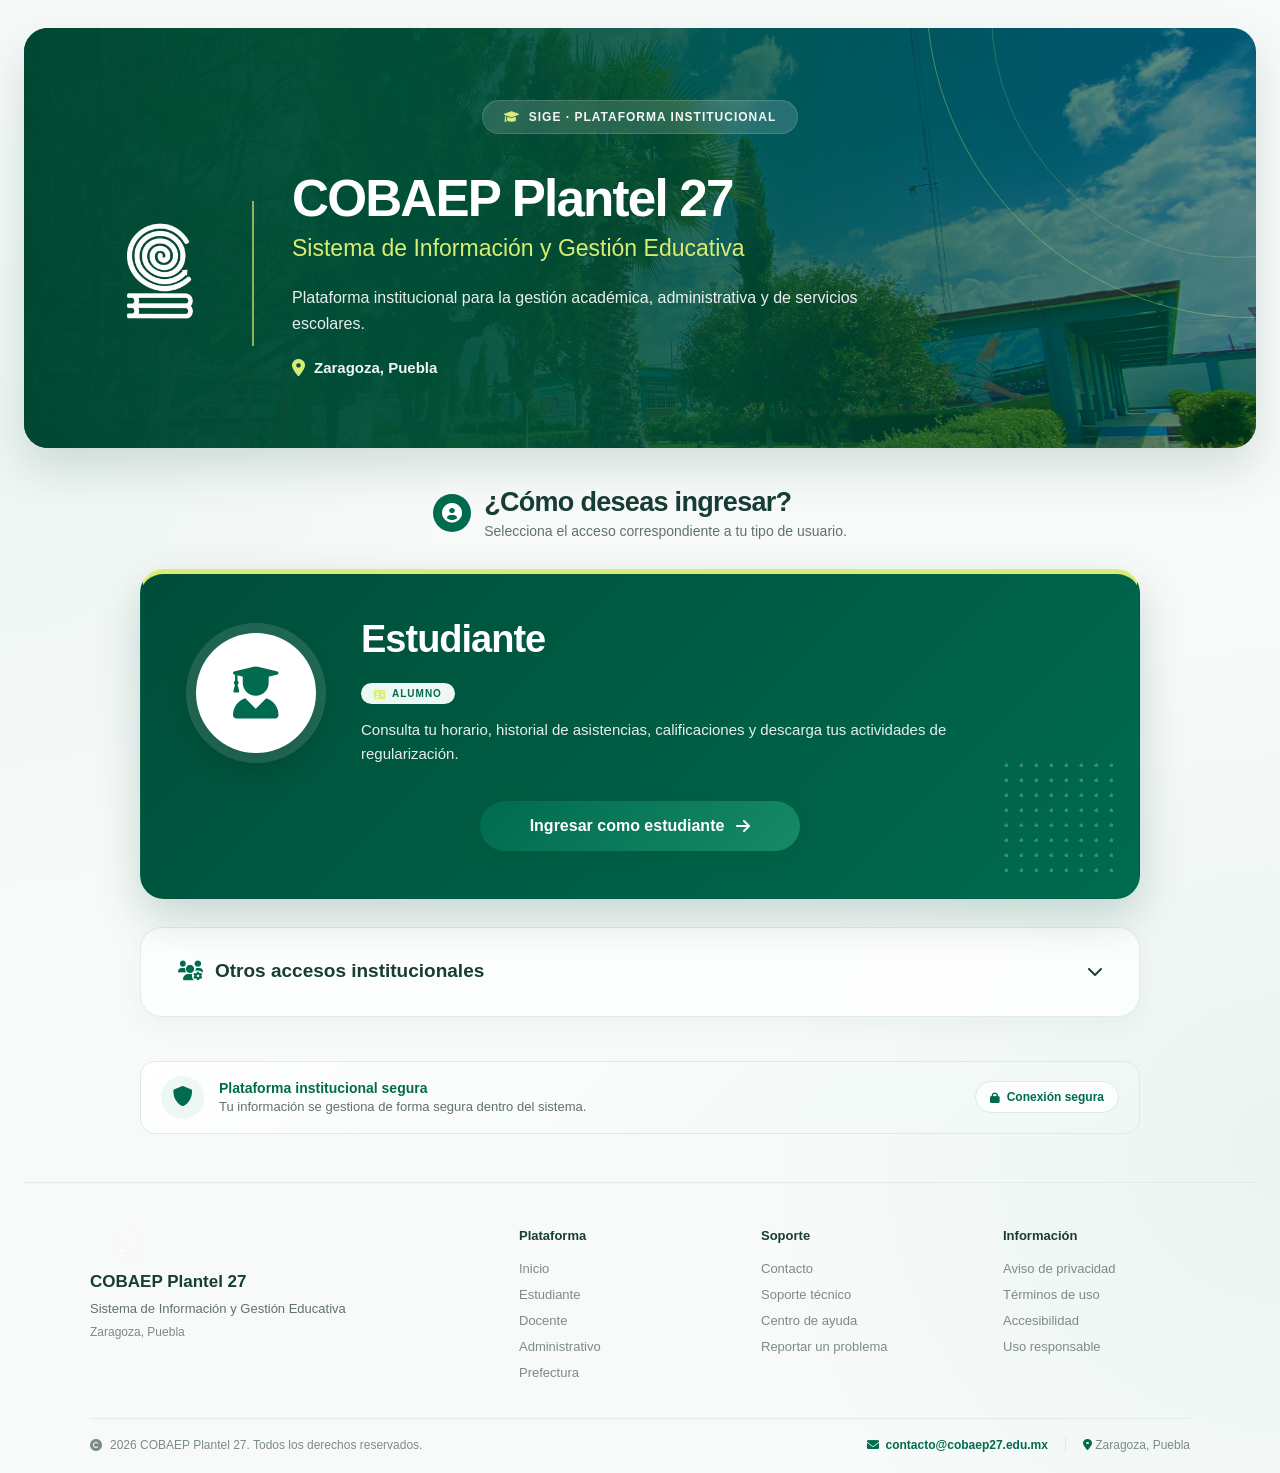
==== index.html @ db1691bf "Archivos actulizados" ====
<!DOCTYPE html>
<html lang="es">
<head>
    <meta charset="UTF-8">
    <meta name="viewport" content="width=device-width, initial-scale=1.0">
    <meta name="description" content="Sistema de Información y Gestión Educativa del COBAEP Plantel 27">
    <meta name="theme-color" content="#006b4f">
    <title>SIGE · COBAEP Plantel 27</title>
    <link rel="icon" type="image/x-icon" href="img/logo.png">
    <link rel="stylesheet" href="https://cdnjs.cloudflare.com/ajax/libs/font-awesome/6.0.0-beta3/css/all.min.css">
    <link rel="stylesheet" href="style_index.css">
    <link rel="stylesheet" href="css/responsive.css?v=3">
</head>
<body>
    <div class="site-wrapper">
        <header class="hero">
            <div class="hero-image"></div>
            <div class="hero-overlay"></div>
            <div class="hero-decoration hero-decoration-1"></div>
            <div class="hero-decoration hero-decoration-2"></div>
            <div class="hero-content">
                <div class="hero-badge">
                    <i class="fas fa-graduation-cap"></i>
                    <span>SIGE · Plataforma institucional</span>
                </div>
                <div class="hero-main">
                    <div class="hero-logo">
                        <img src="img/logo-blanco.png" alt="Logotipo COBAEP">
                    </div>
                    <div class="hero-divider"></div>
                    <div class="hero-info">
                        <h1>COBAEP Plantel 27</h1>
                        <h2>Sistema de Información y Gestión Educativa</h2>
                        <p>Plataforma institucional para la gestión académica, administrativa y de servicios escolares.</p>
                        <div class="hero-location">
                            <i class="fas fa-location-dot"></i>
                            <span>Zaragoza, Puebla</span>
                        </div>
                    </div>
                </div>
            </div>
        </header>

        <main>
            <section class="profiles-section" aria-labelledby="profiles-title">
                <div class="section-heading">
                    <div class="section-heading-icon">
                        <i class="fas fa-user-circle"></i>
                    </div>
                    <div>
                        <h2 id="profiles-title">¿Cómo deseas ingresar?</h2>
                        <p>Selecciona el acceso correspondiente a tu tipo de usuario.</p>
                    </div>
                </div>

                <div class="student-container">
                    <article class="profile-card student-card">
                        <div class="card-dots"></div>
                        
                        <!-- NUEVO: Agrupamos Icono y Texto para que se mantengan a la par -->
                        <div class="student-card-inner">
                            <div class="student-icon-wrapper">
                                <div class="profile-icon">
                                    <i class="fas fa-user-graduate"></i>
                                </div>
                            </div>
                            
                            <div class="student-content">
                                
                                <h3>Estudiante</h3>
                                <br>
                                <span class="role-tag student-role-tag">
                                    <i class="fas fa-id-card"></i>
                                    Alumno
                                </span>
                                <p>Consulta tu horario, historial de asistencias, calificaciones y descarga tus actividades de regularización.</p>
                            </div>
                        </div>

                        <!-- EL BOTÓN AHORA ESTÁ FUERA, TOMANDO EL ANCHO COMPLETO PARA CENTRARSE -->
                        <div class="student-button-wrapper">
                            <a href="login.php?rol=estudiante" class="profile-button student-button" aria-label="Ingresar como estudiante">
                                <span>Ingresar como estudiante</span>
                                <i class="fas fa-arrow-right"></i>
                            </a>
                        </div>
                    </article>
                </div>

                <div class="secondary-profiles">
                    <details class="secondary-dropdown">
                        <summary class="secondary-heading">
                            <div class="heading-content">
                                <i class="fas fa-users-cog"></i>
                                <span>Otros accesos institucionales</span>
                            </div>
                            <i class="fas fa-chevron-down arrow-icon"></i>
                        </summary>
                        
                        <div class="profilesEsc-grid">
                            <article class="profile-card secondary-card teacher-card">
                                <div class="secondary-card-top">
                                    <div class="profile-icon">
                                        <i class="fas fa-chalkboard-teacher"></i>
                                    </div>
                                    <div class="secondary-card-title">
                                        <h3>Docente</h3>
                                        <span class="role-tag">
                                            <i class="fas fa-chalkboard"></i>
                                            Profesor
                                        </span>
                                    </div>
                                </div>
                                <a href="login.php?rol=docente" class="profile-button secondary-button" aria-label="Ingresar como docente">
                                    <span>Ingresar</span>
                                    <i class="fas fa-arrow-right"></i>
                                </a>
                            </article>

                            <article class="profile-card secondary-card admin-card">
                                <div class="secondary-card-top">
                                    <div class="profile-icon">
                                        <i class="fas fa-user-cog"></i>
                                    </div>
                                    <div class="secondary-card-title">
                                        <h3>Administrador</h3>
                                        <span class="role-tag">
                                            <i class="fas fa-building"></i>
                                            Personal
                                        </span>
                                    </div>
                                </div>
                                <a href="login.php?rol=admin" class="profile-button secondary-button" aria-label="Ingresar como administrativo">
                                    <span>Ingresar</span>
                                    <i class="fas fa-arrow-right"></i>
                                </a>
                            </article>

                            <article class="profile-card secondary-card prefectura-card">
                                <div class="secondary-card-top">
                                    <div class="profile-icon">
                                        <i class="fas fa-user-shield"></i>
                                    </div>
                                    <div class="secondary-card-title">
                                        <h3>Prefectura</h3>
                                        <span class="role-tag">
                                            <i class="fas fa-clipboard-check"></i>
                                            Control escolar
                                        </span>
                                    </div>
                                </div>
                                <a href="login.php?rol=prefectos" class="profile-button secondary-button" aria-label="Ingresar como prefectura">
                                    <span>Ingresar</span>
                                    <i class="fas fa-arrow-right"></i>
                                </a>
                            </article>
                        </div>
                    </details>
                </div>
            </section>

            <section class="security-section">
                <div class="security-icon">
                    <i class="fas fa-shield-alt"></i>
                </div>
                <div class="security-text">
                    <strong>Plataforma institucional segura</strong>
                    <span>Tu información se gestiona de forma segura dentro del sistema.</span>
                </div>
                <div class="security-status">
                    <i class="fas fa-lock"></i>
                    Conexión segura
                </div>
            </section>
        </main>

        <footer class="site-footer">
            <div class="footer-content">
                <div class="footer-column footer-brand">
                    <img src="img/logo-blanco.png" alt="COBAEP Plantel 27">
                    <h3>COBAEP Plantel 27</h3>
                    <p>Sistema de Información y Gestión Educativa</p>
                    <span>Zaragoza, Puebla</span>
                </div>
                <div class="footer-column">
                    <h4>Plataforma</h4>
                    <a href="index.html">Inicio</a>
                    <a href="login.php?rol=estudiante">Estudiante</a>
                    <a href="login.php?rol=docente">Docente</a>
                    <a href="login.php?rol=admin">Administrativo</a>
                    <a href="login.php?rol=prefectos">Prefectura</a>
                </div>
                <div class="footer-column">
                    <h4>Soporte</h4>
                    <a href="mailto:contacto@cobaep27.edu.mx">Contacto</a>
                    <a href="mailto:contacto@cobaep27.edu.mx?subject=Soporte%20SIGE">Soporte técnico</a>
                    <a href="mailto:contacto@cobaep27.edu.mx?subject=Ayuda%20SIGE">Centro de ayuda</a>
                    <a href="mailto:contacto@cobaep27.edu.mx?subject=Reporte%20de%20problema">Reportar un problema</a>
                </div>
                <div class="footer-column">
                    <h4>Información</h4>
                    <a href="informacion.html#privacidad">Aviso de privacidad</a>
                    <a href="informacion.html#terminos">Términos de uso</a>
                    <a href="informacion.html#accesibilidad">Accesibilidad</a>
                    <a href="informacion.html#uso-responsable">Uso responsable</a>
                </div>
            </div>
            <div class="footer-bottom">
                <div class="footer-copyright">
                    <i class="fas fa-copyright"></i>
                    <span>2026 COBAEP Plantel 27. Todos los derechos reservados.</span>
                </div>
                <div class="footer-contact">
                    <a href="mailto:contacto@cobaep27.edu.mx">
                        <i class="fas fa-envelope"></i>
                        contacto@cobaep27.edu.mx
                    </a>
                    <span class="footer-bottom-separator"></span>
                    <span>
                        <i class="fas fa-location-dot"></i>
                        Zaragoza, Puebla
                    </span>
                </div>
            </div>
        </footer>
    </div>
    <script src="js/responsive.js?v=3"></script>
</body>
</html>
---- style_index.css ----
:root {
    --green-dark: #004d39;
    --green-deep: #005b42;
    --green: #006b4f;
    --green-medium: #168a66;
    --green-light: #55ad87;
    --green-soft: #edf7f3;
    --green-border: #dcebe5;
    --lime: #d9ec73;
    --background: #f7faf9;
    --white: #ffffff;
    --surface: #ffffff;
    --text: #173d35;
    --text-secondary: #61716c;
    --text-muted: #7c8b86;
    --border: #e1ebe7;
    --shadow-card: 0 10px 35px rgba(0, 75, 55, 0.075);
    --shadow-card-hover: 0 20px 48px rgba(0, 75, 55, 0.15);
    --radius-large: 24px;
    --radius-card: 20px;
    --radius-button: 50px;
    --transition: all 0.25s ease;
}

* {
    margin: 0;
    padding: 0;
    box-sizing: border-box;
}

html {
    scroll-behavior: smooth;
}

body {
    min-height: 100vh;
    font-family: "Segoe UI", Inter, Roboto, Helvetica, Arial, sans-serif;
    color: var(--text);
    background: radial-gradient(circle at 0% 30%, rgba(22, 138, 102, 0.045), transparent 28%), radial-gradient(circle at 100% 78%, rgba(22, 138, 102, 0.055), transparent 30%), var(--background);
    -webkit-font-smoothing: antialiased;
    text-rendering: optimizeLegibility;
}

img {
    max-width: 100%;
    display: block;
}

a {
    color: inherit;
}

button,
a {
    -webkit-tap-highlight-color: transparent;
}

.site-wrapper {
    width: min(1350px, calc(100% - 48px));
    margin: 28px auto 0;
}

.hero {
    position: relative;
    min-height: 420px;
    overflow: hidden;
    border-radius: var(--radius-large);
    color: var(--white);
    box-shadow: 0 20px 45px rgba(0, 65, 48, 0.15);
}

.hero-image {
    position: absolute;
    inset: 0;
    background-image: url("img/plantel.jpeg");
    background-size: cover;
    background-position: center;
    background-repeat: no-repeat;
    transform: scale(1.02);
}

.hero-overlay {
    position: absolute;
    inset: 0;
    background: linear-gradient(90deg, rgba(0, 72, 52, 0.99) 0%, rgba(0, 80, 57, 0.96) 32%, rgba(0, 78, 56, 0.82) 58%, rgba(0, 57, 42, 0.57) 100%);
}

.hero-decoration {
    position: absolute;
    z-index: 2;
    border-radius: 50%;
    pointer-events: none;
}

.hero-decoration-1 {
    width: 650px;
    height: 650px;
    right: -320px;
    top: -360px;
    border: 1px solid rgba(217, 236, 115, 0.35);
}

.hero-decoration-2 {
    width: 490px;
    height: 490px;
    right: -225px;
    top: -260px;
    border: 1px solid rgba(217, 236, 115, 0.20);
}

.hero-content {
    position: relative;
    z-index: 5;
    min-height: 420px;
    padding: 42px 80px;
    display: flex;
    flex-direction: column;
    justify-content: center;
}

.hero-badge {
    align-self: center;
    display: flex;
    align-items: center;
    gap: 9px;
    margin-bottom: 38px;
    padding: 9px 21px;
    border: 1px solid rgba(255,255,255,0.15);
    border-radius: 50px;
    background: rgba(255,255,255,0.15);
    backdrop-filter: blur(10px);
    -webkit-backdrop-filter: blur(10px);
    color: rgba(255,255,255,0.95);
    font-size: 12px;
    font-weight: 700;
    letter-spacing: 1px;
    text-transform: uppercase;
}

.hero-badge i {
    color: var(--lime);
}

.hero-main {
    display: flex;
    align-items: center;
    gap: 38px;
    max-width: 980px;
}

.hero-logo {
    width: 110px;
    min-width: 110px;
    height: 125px;
    display: flex;
    align-items: center;
    justify-content: center;
}

.hero-logo img {
    width: 100px;
    max-width: 100%;
    max-height: 115px;
    object-fit: contain;
}

.hero-divider {
    width: 2px;
    height: 145px;
    flex-shrink: 0;
    background: rgba(217,236,115,0.65);
}

.hero-info {
    max-width: 680px;
}

.hero-info h1 {
    margin-bottom: 8px;
    font-size: clamp(38px, 4vw, 56px);
    line-height: 1.05;
    font-weight: 800;
    letter-spacing: -1.8px;
}

.hero-info h2 {
    margin-bottom: 20px;
    color: var(--lime);
    font-size: clamp(18px, 2vw, 23px);
    line-height: 1.35;
    font-weight: 500;
}

.hero-info p {
    max-width: 610px;
    margin-bottom: 22px;
    color: rgba(255,255,255,0.91);
    font-size: 16px;
    line-height: 1.65;
}

.hero-location {
    display: flex;
    align-items: center;
    gap: 9px;
    color: rgba(255,255,255,0.95);
    font-size: 15px;
    font-weight: 600;
}

.hero-location i {
    color: var(--lime);
    font-size: 17px;
}

.profiles-section {
    padding: 40px 20px 10px;
}

.section-heading {
    display: flex;
    align-items: center;
    justify-content: center;
    gap: 13px;
    margin-bottom: 30px;
}

.section-heading-icon {
    width: 38px;
    height: 38px;
    display: grid;
    place-items: center;
    flex-shrink: 0;
    border-radius: 50%;
    background: var(--green);
    color: white;
}

.section-heading-icon i {
    font-size: 20px;
}

.section-heading h2 {
    margin-bottom: 5px;
    font-size: 27px;
    line-height: 1.1;
    letter-spacing: -0.7px;
}

.section-heading p {
    color: var(--text-secondary);
    font-size: 14px;
}

.student-container {
    width: min(1000px, 100%);
    margin: 0 auto 28px;
}

.student-card {
    position: relative;
    min-height: 330px;
    overflow: hidden;
    padding: 40px 55px;
    display: flex;
    flex-direction: column;
    justify-content: center;
    gap: 35px;
    border: 1px solid rgba(0, 107, 79, 0.2);
    border-top: 5px solid var(--lime);
    border-radius: 24px;
    background: linear-gradient(135deg, #004d39 0%, #005b42 45%, #006b4f 100%);
    color: white;
    box-shadow: 0 18px 45px rgba(0, 75, 55, 0.20);
    transition: var(--transition);
}

.student-card:hover {
    transform: translateY(-4px);
    box-shadow: 0 25px 55px rgba(0, 75, 55, 0.25);
}

.student-card .card-dots {
    position: absolute;
    right: 20px;
    bottom: 20px;
    width: 120px;
    height: 120px;
    opacity: 0.22;
    background-image: radial-gradient(circle, #ffffff 2px, transparent 2px);
    background-size: 15px 15px;
}

.student-card-inner {
    width: 100%;
    display: flex;
    align-items: center;
    gap: 45px;
    position: relative;
    z-index: 3;
}

.student-icon-wrapper {
    position: relative;
    flex-shrink: 0;
}

.student-card .profile-icon {
    width: 120px;
    height: 120px;
    margin: 0;
    display: grid;
    place-items: center;
    border-radius: 50%;
    background: white;
    color: var(--green);
    box-shadow: 0 0 0 10px rgba(255,255,255,0.12), 0 15px 30px rgba(0,0,0,0.16);
}

.student-card .profile-icon i {
    font-size: 52px;
}

.student-content {
    flex: 1;
    display: flex;
    flex-direction: column;
    align-items: flex-start;
    text-align: left;
}

.student-highlight {
    display: inline-flex;
    align-items: center;
    gap: 7px;
    margin-bottom: 12px;
    padding: 7px 14px;
    border: 1px solid rgba(255,255,255,0.22);
    border-radius: 50px;
    background: rgba(255,255,255,0.13);
    color: rgba(255,255,255,0.96);
    font-size: 12px;
    font-weight: 700;
}

.student-highlight i {
    color: var(--lime);
}

.student-card h3 {
    margin-bottom: 7px;
    font-size: 38px;
    line-height: 1;
    font-weight: 800;
    letter-spacing: -1px;
}

.student-role-tag {
    margin-bottom: 14px;
    background: rgba(255,255,255,0.15);
    color: white;
}

.student-role-tag i {
    color: var(--lime);
}

.student-card p {
    max-width: 600px;
    margin-bottom: 0;
    color: rgba(255,255,255,0.90);
    font-size: 15px;
    line-height: 1.6;
}

.student-button-wrapper {
    width: 100%;
    display: flex;
    justify-content: center;
    position: relative;
    z-index: 3;
}

.student-button {
    width: 100%;
    max-width: 320px;
    min-height: 50px;
    padding: 0 25px;
    background: white;
    color: var(--green);
    box-shadow: 0 8px 20px rgba(0,0,0,0.13);
    display: flex;
    justify-content: center;
    align-items: center;
    gap: 12px;
}

.student-button:hover {
    background: #f7faf9;
    color: var(--green-dark);
}

.secondary-profiles {
    width: min(1000px, 100%);
    margin: 0 auto;
    padding: 22px 22px 24px;
    border: 1px solid var(--border);
    border-radius: 22px;
    background: rgba(255,255,255,0.82);
    box-shadow: 0 8px 25px rgba(0,75,55,0.045);
}

details.secondary-dropdown {
    width: 100%;
}

.secondary-heading {
    display: flex;
    align-items: center;
    justify-content: space-between;
    padding: 10px 15px;
    color: var(--text);
    font-size: 19px;
    font-weight: 750;
    cursor: pointer;
    list-style: none;
    transition: var(--transition);
}

.secondary-heading:hover {
    color: var(--green);
}

.secondary-heading::-webkit-details-marker {
    display: none;
}

.heading-content {
    display: flex;
    align-items: center;
    gap: 12px;
}

.heading-content i {
    color: var(--green);
    font-size: 20px;
}

.arrow-icon {
    font-size: 16px;
    transition: transform 0.3s ease;
}

details[open] .arrow-icon {
    transform: rotate(180deg);
}

details[open] .profilesEsc-grid {
    margin-top: 25px;
    animation: fadeIn 0.4s ease forwards;
}

@keyframes fadeIn {
    from {
        opacity: 0;
        transform: translateY(-10px);
    }
    to {
        opacity: 1;
        transform: translateY(0);
    }
}

.profilesEsc-grid {
    width: 100%;
    display: grid;
    grid-template-columns: repeat(3, minmax(0,1fr));
    gap: 15px;
}

/* ============================================================
   NUEVOS ESTILOS DE TARJETAS SECUNDARIAS
   ============================================================ */
.secondary-card {
    min-height: 220px;
    padding: 28px 20px 24px;
    display: flex;
    flex-direction: column;
    align-items: center;
    text-align: center;
    border: 1px solid var(--border);
    border-top-width: 4px;
    border-top-style: solid;
    border-radius: 18px;
    background: linear-gradient(180deg, #ffffff 0%, #f4f9f7 100%);
    box-shadow: 0 8px 20px rgba(0, 75, 55, 0.05);
    transition: var(--transition);
    position: relative;
}

.secondary-card:hover {
    transform: translateY(-5px);
    box-shadow: 0 15px 35px rgba(0, 75, 55, 0.12);
}

.teacher-card {
    border-top-color: var(--green-medium);
}

.admin-card {
    border-top-color: var(--green-light);
}

.prefectura-card {
    border-top-color: #78b99f;
}

.secondary-card-top {
    width: 100%;
    display: flex;
    flex-direction: column;
    align-items: center;
}

.secondary-card .profile-icon {
    width: 64px;
    height: 64px;
    margin: 0 auto 18px auto;
    display: flex;
    align-items: center;
    justify-content: center;
    border-radius: 18px;
    background: var(--green-soft);
    color: var(--green);
    transition: var(--transition);
}

.secondary-card:hover .profile-icon {
    background: var(--green);
    color: var(--white);
    transform: scale(1.08);
}

.secondary-card .profile-icon i {
    font-size: 26px;
}

.secondary-card-title {
    display: flex;
    flex-direction: column;
    align-items: center;
}

.secondary-card h3 {
    margin-bottom: 8px;
    font-size: 19px;
    line-height: 1.15;
    font-weight: 750;
    color: var(--text);
}

.secondary-card .role-tag {
    margin-bottom: 12px;
    padding: 5px 12px;
    font-size: 9px;
}

.secondary-card p {
    max-width: 250px;
    margin-bottom: 14px;
    color: var(--text-secondary);
    font-size: 12px;
    line-height: 1.5;
}

.secondary-button {
    width: 85%;
    min-height: 42px;
    margin-top: auto;
    gap: 10px;
    font-size: 12px;
    background: var(--white);
    color: var(--green);
    border: 1px solid var(--green-border);
    box-shadow: 0 4px 10px rgba(0,0,0,0.03);
}

.secondary-card:hover .secondary-button {
    background: linear-gradient(135deg, #006b4f, #168a66);
    color: var(--white);
    border-color: transparent;
    box-shadow: 0 8px 20px rgba(0,85,62,0.20);
}

.secondary-button i {
    font-size: 11px;
}
/* ============================================================ */

.profile-card {
    position: relative;
}

.role-tag {
    display: inline-flex;
    align-items: center;
    gap: 6px;
    padding: 5px 13px;
    border-radius: 50px;
    background: var(--green-soft);
    color: var(--green);
    font-size: 10px;
    font-weight: 800;
    letter-spacing: 1px;
    text-transform: uppercase;
}

.role-tag i {
    font-size: 10px;
}

.profile-button {
    display: flex;
    align-items: center;
    justify-content: center;
    border-radius: var(--radius-button);
    background: linear-gradient(135deg, #006b4f, #168a66);
    color: white;
    text-decoration: none;
    font-weight: 700;
    box-shadow: 0 6px 15px rgba(0,85,62,0.18);
    transition: var(--transition);
}

.profile-button:hover {
    transform: translateY(-2px);
    box-shadow: 0 10px 23px rgba(0,85,62,0.25);
}

.profile-button:active {
    transform: scale(.97);
}

.profile-button i {
    transition: transform .2s ease;
}

.profile-button:hover i {
    transform: translateX(4px);
}

.security-section {
    width: min(1000px, calc(100% - 40px));
    min-height: 72px;
    margin: 34px auto 0;
    padding: 14px 20px;
    display: flex;
    align-items: center;
    gap: 15px;
    border: 1px solid var(--green-border);
    border-radius: 15px;
    background: linear-gradient(135deg, rgba(255,255,255,0.95), rgba(239,248,244,0.95));
}

.security-icon {
    width: 43px;
    height: 43px;
    display: grid;
    place-items: center;
    flex-shrink: 0;
    border-radius: 50%;
    background: var(--green-soft);
    color: var(--green);
}

.security-icon i {
    font-size: 20px;
}

.security-text {
    display: flex;
    flex-direction: column;
    gap: 3px;
}

.security-text strong {
    color: var(--green);
    font-size: 14px;
}

.security-text span {
    color: var(--text-secondary);
    font-size: 13px;
}

.security-status {
    margin-left: auto;
    padding: 8px 14px;
    display: flex;
    align-items: center;
    gap: 7px;
    border: 1px solid var(--green-border);
    border-radius: 50px;
    color: var(--green);
    background: rgba(255,255,255,0.8);
    font-size: 12px;
    font-weight: 700;
}

.security-status i {
    font-size: 11px;
}

.site-footer {
    margin-top: 48px;
    padding: 45px 30px 20px;
    border-top: 1px solid var(--border);
    background: transparent;
}

.footer-content {
    display: grid;
    grid-template-columns: 2fr 1fr 1fr 1fr;
    gap: 55px;
    width: min(1100px, 100%);
    margin: 0 auto;
}

.footer-column {
    display: flex;
    flex-direction: column;
    align-items: flex-start;
    gap: 11px;
}

.footer-column h4 {
    margin-bottom: 7px;
    color: var(--text);
    font-size: 13px;
    font-weight: 800;
}

.footer-column a {
    color: var(--text-muted);
    font-size: 13px;
    text-decoration: none;
    transition: color .2s ease;
}

.footer-column a:hover {
    color: var(--green);
}

.footer-brand {
    gap: 7px;
}

.footer-brand img {
    width: 78px;
    height: 32px;
    object-fit: contain;
    margin-bottom: 5px;
}

.footer-brand h3 {
    color: var(--text);
    font-size: 17px;
    font-weight: 750;
}

.footer-brand p {
    color: var(--text-secondary);
    font-size: 13px;
    line-height: 1.5;
}

.footer-brand span {
    color: var(--text-muted);
    font-size: 12px;
}

.footer-bottom {
    width: min(1100px, 100%);
    margin: 38px auto 0;
    padding-top: 18px;
    display: flex;
    align-items: center;
    justify-content: space-between;
    gap: 20px;
    border-top: 1px solid var(--border);
}

.footer-copyright {
    display: flex;
    align-items: center;
    gap: 7px;
    color: var(--text-muted);
    font-size: 12px;
}

.footer-contact {
    display: flex;
    align-items: center;
    gap: 17px;
    color: var(--text-muted);
    font-size: 12px;
}

.footer-contact a {
    display: flex;
    align-items: center;
    gap: 7px;
    color: var(--green);
    text-decoration: none;
    font-weight: 600;
}

.footer-contact a:hover {
    text-decoration: underline;
}

.footer-contact i {
    color: var(--green);
}

.footer-bottom-separator {
    width: 1px;
    height: 16px;
    background: var(--border);
}

a:focus-visible {
    outline: 3px solid #c5dc70;
    outline-offset: 4px;
}

@media (max-width: 1050px) {
    .site-wrapper {
        width: calc(100% - 30px);
    }
    .hero-content {
        padding: 40px 50px;
    }
    .hero-main {
        gap: 28px;
    }
    .hero-logo {
        width: 95px;
        min-width: 95px;
    }
    .hero-logo img {
        width: 85px;
        max-height: 105px;
    }
    .hero-divider {
        height: 130px;
    }
    .student-card {
        padding: 35px 40px;
    }
    .student-card .profile-icon {
        width: 105px;
        height: 105px;
    }
    .student-card .profile-icon i {
        font-size: 45px;
    }
    .footer-content {
        gap: 30px;
    }
}

@media (max-width: 800px) {
    .hero {
        min-height: 500px;
    }
    .hero-content {
        min-height: 500px;
        padding: 35px;
    }
    .hero-main {
        flex-direction: column;
        align-items: center;
        text-align: center;
        gap: 20px;
    }
    .hero-logo {
        width: 90px;
        min-width: 90px;
        height: 95px;
    }
    .hero-logo img {
        width: 80px;
        max-height: 90px;
    }
    .hero-divider {
        display: none;
    }
    .hero-info {
        max-width: 650px;
    }
    .hero-info p {
        margin-left: auto;
        margin-right: auto;
    }
    .hero-location {
        justify-content: center;
    }
    .student-card {
        padding: 35px;
        gap: 28px;
    }
    .student-card-inner {
        gap: 28px;
    }
    .student-card .profile-icon {
        width: 95px;
        height: 95px;
    }
    .student-card .profile-icon i {
        font-size: 40px;
    }
    .student-card h3 {
        font-size: 32px;
    }
    .profilesEsc-grid {
        grid-template-columns: 1fr;
    }
    .secondary-card {
        min-height: 150px;
        display: grid;
        grid-template-columns: auto 1fr auto;
        align-items: center;
        text-align: left;
        gap: 18px;
    }
    .secondary-card-top {
        width: auto;
        flex-direction: row;
        align-items: center;
        gap: 15px;
    }
    .secondary-card .profile-icon {
        margin: 0;
    }
    .secondary-card-title {
        align-items: flex-start;
    }
    .secondary-card .role-tag {
        margin-bottom: 0;
    }
    .secondary-card p {
        margin: 0;
        max-width: none;
    }
    .secondary-button {
        margin: 0;
    }
    .security-section {
        width: min(520px, calc(100% - 20px));
    }
    .footer-content {
        grid-template-columns: 1fr 1fr;
    }
    .footer-brand {
        grid-column: 1 / -1;
    }
    .footer-bottom {
        flex-direction: column;
        align-items: center;
        text-align: center;
    }
}

@media (max-width: 550px) {
    .site-wrapper {
        width: 100%;
        margin-top: 0;
    }
    .hero {
        min-height: 575px;
        border-radius: 0 0 22px 22px;
    }
    .hero-content {
        min-height: 575px;
        padding: 25px 20px;
    }
    .hero-badge {
        margin-bottom: 27px;
        padding: 8px 13px;
        font-size: 9px;
        letter-spacing: .6px;
    }
    .hero-logo {
        width: 82px;
        min-width: 82px;
        height: 82px;
    }
    .hero-logo img {
        width: 72px;
        max-height: 78px;
    }
    .hero-info h1 {
        font-size: 34px;
        letter-spacing: -1px;
    }
    .hero-info h2 {
        font-size: 17px;
        line-height: 1.4;
    }
    .hero-info p {
        font-size: 14px;
        line-height: 1.65;
    }
    .hero-location {
        font-size: 14px;
    }
    .profiles-section {
        padding: 32px 18px 10px;
    }
    .section-heading {
        justify-content: flex-start;
        align-items: flex-start;
        text-align: left;
    }
    .section-heading-icon {
        flex-shrink: 0;
    }
    .section-heading h2 {
        font-size: 23px;
    }
    .section-heading p {
        font-size: 13px;
        line-height: 1.5;
    }
    .student-container {
        margin-bottom: 22px;
    }
    .student-card {
        padding: 30px 22px;
        gap: 25px;
    }
    .student-card-inner {
        flex-direction: column;
        align-items: center;
        text-align: center;
        gap: 20px;
    }
    .student-content {
        align-items: center;
        text-align: center;
    }
    .student-card .profile-icon {
        width: 90px;
        height: 90px;
    }
    .student-card .profile-icon i {
        font-size: 38px;
    }
    .student-highlight {
        font-size: 11px;
    }
    .student-card h3 {
        font-size: 30px;
    }
    .student-card p {
        font-size: 14px;
        line-height: 1.55;
    }
    .student-button {
        width: 100%;
        max-width: none;
    }
    .secondary-profiles {
        padding: 20px 14px;
    }
    .secondary-heading {
        font-size: 17px;
    }
    
    /* REAJUSTES MÓVIL TARJETAS SECUNDARIAS */
    .secondary-card {
        min-height: 185px;
        padding: 20px;
        display: flex;
        flex-direction: column;
        align-items: center;
        text-align: center;
        gap: 10px;
    }
    .secondary-card-top {
        flex-direction: column;
        gap: 9px;
    }
    .secondary-card .profile-icon {
        width: 54px;
        height: 54px;
    }
    .secondary-card-title {
        align-items: center;
    }
    .secondary-card h3 {
        font-size: 18px;
    }
    .secondary-card p {
        font-size: 12px;
        line-height: 1.5;
    }
    .secondary-button {
        margin-top: auto;
    }

    .security-section {
        flex-wrap: wrap;
        width: calc(100% - 20px);
    }
    .security-status {
        margin-left: 58px;
    }
    .site-footer {
        padding: 40px 22px 20px;
    }
    .footer-content {
        grid-template-columns: 1fr 1fr;
        gap: 30px 20px;
    }
    .footer-brand {
        grid-column: 1 / -1;
    }
    .footer-bottom {
        margin-top: 30px;
    }
    .footer-contact {
        flex-direction: column;
        gap: 10px;
    }
    .footer-bottom-separator {
        display: none;
    }
}

@media (prefers-reduced-motion: reduce) {
    *,
    *::before,
    *::after {
        animation: none !important;
        transition: none !important;
        scroll-behavior: auto !important;
    }
}
---- css/responsive.css ----
/* =====================================================================
   SIGE-COBAEP · Ajustes responsivos globales
   Se carga al final de cada página (después de los estilos de cada portal)
   para unificar tamaños y mejorar la experiencia en teléfono, tablet y PC.
   ===================================================================== */

/* ---------- Base (todas las pantallas) ---------- */
html { -webkit-text-size-adjust: 100%; text-size-adjust: 100%; }
img, video, canvas, iframe { max-width: 100%; }
.main-content { min-width: 0; }
.header-icon, .topbar-left .icon-box, .page-title-container .icon-box, .header-icon-large, .group-icon, .info-icon { flex-shrink: 0 !important; aspect-ratio: 1 / 1; }
.topbar-left > div { min-width: 0; }
.espacio-layout > *, .layout-espacio > *, .profile-grid > *, .pu-grid > *, .split-layout > *, .pa-grid > * { min-width: 0; }

/* Títulos de página: más moderados en PC */
.topbar h1, .topbar-left h1, .group-topbar h1, .page-header-title h1, .header-left-title h1, .page-title {
    font-size: clamp(1.3rem, 1.05rem + .9vw, 1.8rem) !important;
    line-height: 1.15;
}
.topbar p, .topbar-left p, .page-desc { font-size: clamp(.8rem, .76rem + .2vw, .9rem); }

/* Tarjetas de estadísticas más compactas */
.stat-card { min-height: 0 !important; }
.stat-content strong { font-size: clamp(1.45rem, 1.15rem + 1vw, 2rem) !important; }
.stat-info .value, .stat-text .value { font-size: clamp(1.3rem, 1.1rem + .8vw, 1.7rem) !important; }

/* Accesos rápidos del docente */
.quick-card { padding: clamp(16px, 1.6vw, 24px) !important; }
.quick-card h3 { font-size: clamp(1rem, .95rem + .3vw, 1.15rem) !important; }
.quick-icon { width: 44px !important; height: 44px !important; min-width: 44px !important; flex: 0 0 44px !important; font-size: 1rem !important; }

/* Botón de menú móvil uniforme en todos los portales */
.mobile-menu {
    width: 40px !important; height: 40px !important; min-width: 40px;
    padding: 0 !important; border-radius: 12px !important;
    font-size: 1.05rem !important; line-height: 1;
    align-items: center; justify-content: center;
    background: #fff; border: 1px solid #e2e8f0; color: #065f46; cursor: pointer;
    box-shadow: 0 2px 6px rgba(15, 23, 42, .06);
}

/* Tablas: siempre desplazables dentro de su tarjeta */
.table-responsive, .tabla-inscritos, .ra-tabla-wrap, .info-wrap, .disponibles-list { overflow-x: auto; -webkit-overflow-scrolling: touch; }

/* ---------- Tablet (≤ 1024px) ---------- */
@media screen and (max-width: 1024px) {
    .main-content { padding-left: 20px !important; padding-right: 20px !important; }
    .pu-grid, .espacio-layout, .layout-espacio, .profile-grid, .split-layout { grid-template-columns: 1fr !important; }
    .layout-espacio { grid-template-areas: "hero" "main" "side" !important; }
}

/* ---------- Teléfono y tablet vertical (≤ 900px) ---------- */
@media screen and (max-width: 900px) {
    .mobile-menu { display: inline-flex !important; }
    .collapse-toggle { display: none !important; }

    /* Encabezado compacto: menú + título, y campana/perfil arriba a la derecha */
    .topbar { position: relative; flex-direction: row !important; flex-wrap: wrap; align-items: flex-start !important; gap: 10px !important; margin-bottom: 18px !important; }
    .topbar-left { flex: 1 1 100%; width: 100%; display: flex; align-items: flex-start; gap: 12px; padding-right: 108px; box-sizing: border-box; }
    .topbar-right { position: absolute; top: 0; right: 0; width: auto !important; border: 0 !important; padding: 0 !important; gap: 8px !important; justify-content: flex-end !important; display: flex !important; flex-direction: row !important; align-items: center !important; }
    .topbar-right .profile-container, .topbar-right .tbu-wrap, .topbar-right .profile-dropdown { margin: 0 !important; }
    .topbar-right .date-pill, .topbar-right .profile-info, .topbar-right .tbu-chevron, .topbar-right .fa-chevron-down,
    .profile-pill .profile-info, .profile-pill .fa-chevron-down { display: none !important; }
    .topbar-right .profile, .profile-pill { padding: 4px !important; border-radius: 14px !important; gap: 0 !important; }
    .topbar-right .notification-button, .campana-est { width: 40px !important; height: 40px !important; }
    .eyebrow { font-size: .6rem !important; }
    .topbar-left .header-icon { width: 40px !important; height: 40px !important; min-width: 40px; font-size: 1rem !important; border-radius: 12px !important; }

    /* Encabezado de "Editar usuario" */
    .edit-topbar { position: relative; display: flex; flex-wrap: wrap; align-items: flex-start; gap: 10px; margin-left: 0 !important; margin-right: 0 !important; width: auto !important; }
    .edit-topbar-left { flex: 1 1 100%; display: flex; align-items: center; gap: 10px; padding-right: 108px; box-sizing: border-box; min-width: 0; }
    .edit-topbar .breadcrumb { flex-wrap: wrap; font-size: .78rem; min-width: 0; }
    .edit-header { flex-direction: column; align-items: stretch !important; gap: 12px; }
    .search-box input, .search-wrapper input, .search-container input { min-width: 0; }

    /* Encabezados alternativos (formularios y directorios de admin) */
    .group-topbar, .page-header-pills { flex-direction: column; align-items: stretch !important; gap: 12px; }
    .page-header-title { gap: 10px !important; }
    .header-icon-large { width: 44px !important; height: 44px !important; font-size: 1.1rem !important; }
    .header-pills-row { flex-direction: column; align-items: stretch !important; gap: 10px; }
    .header-pills-row > div:last-child { width: 100%; }

    /* Rejillas a una o dos columnas */
    .stats-grid { grid-template-columns: repeat(2, minmax(0, 1fr)) !important; gap: 10px !important; }
    .stat-card { padding: 14px !important; gap: 10px !important; }
    .stat-icon { width: 38px !important; height: 38px !important; min-width: 38px !important; max-width: 38px; flex: 0 0 38px !important; font-size: .9rem !important; border-radius: 11px !important; }
    .quick-grid, .dashboard-panels, .bottom-split, .grid-aulas, .grid-grupos, .pa-grid, .mm-grid, .turnos { grid-template-columns: 1fr !important; }
    .form-row, .form-grid, .pu-form-grid, .cards-grid { grid-template-columns: 1fr !important; }

    /* Accesos rápidos compactos (icono a la izquierda) */
    .quick-card { display: grid !important; grid-template-columns: 44px 1fr; column-gap: 14px; row-gap: 4px; align-items: center; min-height: 0 !important; }
    .quick-card > * { grid-column: 2; margin: 0 !important; }
    .quick-card > .quick-top, .quick-card > .quick-icon { grid-column: 1; grid-row: 1 / span 3; align-self: start; }
    .quick-card p { font-size: .8rem !important; }
    .action-card { padding: 14px !important; }
    .section-heading h2, .section h2 { font-size: clamp(1.05rem, 1rem + .5vw, 1.3rem); }

    /* Pestañas deslizables */
    .tabs-container, .dias-menu, .ra-segmento { overflow-x: auto; flex-wrap: nowrap !important; -webkit-overflow-scrolling: touch; scrollbar-width: none; }
    .tabs-container::-webkit-scrollbar, .dias-menu::-webkit-scrollbar { display: none; }
    .tabs-container .tab { flex: 0 0 auto; white-space: nowrap; }

    /* Barras de herramientas y filtros apilados */
    .table-toolbar, .filters-container, .header-actions, .ra-filtros, .section-header, .grupos-header { flex-direction: column; align-items: stretch !important; gap: 10px !important; }
    .search-wrapper, .search-container, .search-box, .filter-wrapper, .ra-buscar, .ra-select { width: 100% !important; max-width: none !important; }
    .header-actions > *, .section-actions > * { width: 100%; justify-content: center; }
    .section-actions { display: flex; flex-direction: column; gap: 8px; width: 100%; }
    .section-header h2 { font-size: 1.1rem !important; }
    .material-card { flex-wrap: wrap; }
    .material-actions { flex-wrap: wrap; }

    /* Modales a lo ancho */
    .modal-content, .modal-box, .modal-wide { width: calc(100% - 24px) !important; max-width: none !important; max-height: 90vh; overflow-y: auto; }
    .modal-overlay, .alert-modal-overlay { padding: 12px; box-sizing: border-box; }

    /* Hero de regularización */
    .espacio-hero, .hero-estudiante { height: auto !important; min-height: 160px; padding: 1.1rem !important; }
    .hero-title, .hero-content h1 { font-size: 1.35rem !important; }
    .hero-top-bar, .hero-actions { flex-wrap: wrap; gap: 8px; }
    .badge-profesor { position: static !important; margin-top: 10px; align-self: flex-start; }
}

/* ---------- Teléfono (≤ 600px) ---------- */
@media screen and (max-width: 600px) {
    .main-content { padding: 14px 12px 28px !important; }
    .topbar h1, .topbar-left h1, .group-topbar h1, .page-header-title h1, .header-left-title h1, .page-title { font-size: 1.2rem !important; }
    .topbar p, .topbar-left p { font-size: .78rem !important; }

    .stat-content span, .stat-text .label { font-size: .58rem !important; overflow: hidden; text-overflow: ellipsis; white-space: nowrap; }
    .stat-content, .stat-text { min-width: 0; }
    .stat-content small, .stat-text .sub { font-size: .62rem !important; }
    .stat-card { flex-direction: row !important; align-items: center !important; }

    /* Inputs a 16px: iPhone no hace zoom al escribir */
    input:not([type=checkbox]):not([type=radio]):not([type=range]), select, textarea { font-size: 16px !important; }

    .btn-add-group, .btn-primary-add, .btn-guardar, .btn-submit, .pu-btn { justify-content: center; }
    .action-buttons { flex-wrap: wrap; gap: 6px !important; }
    .card, .pa-card, .pu-card, .info-card, .side-card, .panel-card, .content-card, .table-card { border-radius: 16px !important; }
    .card, .pa-card, .pu-card, .info-card, .side-card, .content-card { padding: 16px !important; }
    .bottom-banner { display: none !important; }
    .topbar-left .header-icon, .page-header-title .header-icon-large { display: none !important; }
    .group-info-card { flex-direction: column; align-items: stretch !important; gap: 12px; }
    .group-actions { display: grid !important; grid-template-columns: 1fr 1fr; gap: 8px; }
    .group-actions .btn { justify-content: center; font-size: .8rem; padding: 10px 8px; }
    .student-header { flex-direction: column; align-items: stretch !important; gap: 14px; }
    .student-header > div { flex-wrap: wrap; gap: 10px !important; }
    .student-header .btn-pdf { flex: 1 1 100%; justify-content: center; }

}

/* ---------- Tablas como tarjetas (teléfono y tablet vertical) ---------- */
@media screen and (max-width: 768px) {
    .table-responsive:has(table.tabla-tarjetas), .ra-tabla-wrap:has(table.tabla-tarjetas), .info-wrap:has(table.tabla-tarjetas), .tabla-inscritos:has(table.tabla-tarjetas) { max-height: none !important; overflow: visible !important; border: none !important; }
    table.tabla-tarjetas { min-width: 0 !important; width: 100% !important; border-collapse: separate !important; border-spacing: 0; background: transparent !important; }
    table.tabla-tarjetas thead { display: none; }
    table.tabla-tarjetas, table.tabla-tarjetas tbody, table.tabla-tarjetas tr { display: block; width: 100%; box-sizing: border-box; }
    table.tabla-tarjetas tr { border: 1px solid #e2e8f0; border-radius: 14px; padding: 8px 14px; margin: 0 0 10px; background: #fff; box-shadow: 0 2px 8px rgba(15, 23, 42, .04); }
    table.tabla-tarjetas tr[style*="display: none"], table.tabla-tarjetas tr[style*="display:none"], table.tabla-tarjetas tr[hidden] { display: none !important; }
    table.tabla-tarjetas td { display: block; position: relative; width: 100%; box-sizing: border-box; border: none !important; padding: 7px 0 7px 36% !important; min-height: 30px;
        text-align: left !important; font-size: .86rem; line-height: 1.4; overflow-wrap: anywhere; white-space: normal !important; background: transparent !important; }
    table.tabla-tarjetas td + td { border-top: 1px dashed #f1f5f9 !important; }
    table.tabla-tarjetas td::before { content: attr(data-label); position: absolute; left: 0; top: 8px; width: calc(36% - 10px);
        font-weight: 700; color: #64748b; font-size: .68rem; text-transform: uppercase; letter-spacing: .03em; line-height: 1.3; overflow-wrap: anywhere; }
    table.tabla-tarjetas td:not([data-label]), table.tabla-tarjetas td[data-label=""], table.tabla-tarjetas td[colspan] { padding-left: 0 !important; }
    table.tabla-tarjetas td:not([data-label])::before, table.tabla-tarjetas td[data-label=""]::before, table.tabla-tarjetas td[colspan]::before { display: none; }
    table.tabla-tarjetas td[colspan] { text-align: center !important; }
    table.tabla-tarjetas td > * { max-width: 100%; }
    table.tabla-tarjetas td .user-cell { justify-content: flex-start; }
    table.tabla-tarjetas td .badge, table.tabla-tarjetas td .badge-role, table.tabla-tarjetas td [class*="badge"], table.tabla-tarjetas td .tag, table.tabla-tarjetas td .pill { display: inline-flex !important; width: auto !important; height: auto !important; white-space: nowrap; }
    table.tabla-tarjetas td.td-acciones { padding: 10px 0 4px !important; margin-top: 2px; border-top: 1px solid #f1f5f9 !important; }
    table.tabla-tarjetas td.td-acciones .action-buttons, table.tabla-tarjetas td.td-acciones .material-actions { display: flex !important; flex-direction: row !important; flex-wrap: wrap; gap: 6px; }
    table.tabla-tarjetas td.td-acciones .action-buttons > * { flex: 1 1 auto; justify-content: center; text-align: center; }
}

/* ---------- Teléfonos pequeños (≤ 380px) ---------- */
@media screen and (max-width: 340px) {
    .stats-grid { grid-template-columns: 1fr !important; }
    .group-actions { grid-template-columns: 1fr; }
    .topbar-left { padding-right: 96px; }
}

/* Al abrir el menú en móvil no se desplaza el fondo */
body.menu-open { overflow: hidden; }

/* Menú lateral: logo y pie fijos; solo la lista de opciones se desplaza */
.sidebar { max-height: 100vh; max-height: 100dvh; }
.sidebar-inner { display: flex !important; flex-direction: column; height: 100%; min-height: 0; overflow: hidden !important; box-sizing: border-box; }
.sidebar-inner > .brand, .sidebar-inner > .sidebar-bottom { flex: 0 0 auto; }
.sidebar-inner > .navigation { flex: 1 1 auto; min-height: 0; overflow-y: auto; overflow-x: hidden; overscroll-behavior: contain; margin-right: -6px; padding-right: 6px; }
@media screen and (max-height: 720px) {
    .sidebar-bottom .institution { display: none !important; }
    .sidebar-inner > .brand { padding-bottom: 12px !important; margin-bottom: 8px !important; }
}

/* Menú colapsado en PC: las etiquetas flotantes no deben recortarse */
@media (min-width: 993px) {
    body.sidebar-collapsed .sidebar-inner, body.sidebar-collapsed .sidebar-inner > .navigation { overflow: visible !important; }
}

/* Barras de desplazamiento con el estilo del sistema */
* { scrollbar-width: thin; scrollbar-color: #9bc7b5 transparent; }
::-webkit-scrollbar { width: 8px; height: 8px; }
::-webkit-scrollbar-track { background: transparent; }
::-webkit-scrollbar-thumb { background: #b7d6c8; border-radius: 999px; border: 2px solid transparent; background-clip: padding-box; }
::-webkit-scrollbar-thumb:hover { background: #16a05d; background-clip: padding-box; }
.sidebar, .sidebar * { scrollbar-color: rgba(255, 255, 255, .28) transparent; }
.sidebar ::-webkit-scrollbar-thumb { background: rgba(255, 255, 255, .25); background-clip: padding-box; }
.sidebar ::-webkit-scrollbar-thumb:hover { background: rgba(255, 255, 255, .45); background-clip: padding-box; }
/* ---------- Inicio de sesión en teléfono/tablet ---------- */
@media screen and (max-width: 992px) {
    .login-layout .brand-panel { min-height: 0 !important; padding: 1.6rem 1.2rem 1.8rem !important; background: linear-gradient(160deg, #063f2b, #0f7a45 70%, #16a05d); border-radius: 0 0 28px 28px; overflow: hidden; }
    .login-layout .brand-panel::before { display: none !important; }
    .login-layout .brand-panel .info-card { display: none !important; }
    .login-layout .logo-img { max-width: 84px !important; height: auto; margin-bottom: .6rem; }
    .login-layout .brand-title { font-size: 1.1rem !important; margin: 0; text-align: center; }
    .login-layout .brand-motto { font-size: .82rem !important; margin: .4rem 0 0; }
    .login-layout .brand-divider { margin: .6rem auto !important; }
    .login-layout .top-header { padding: 1rem !important; }
}
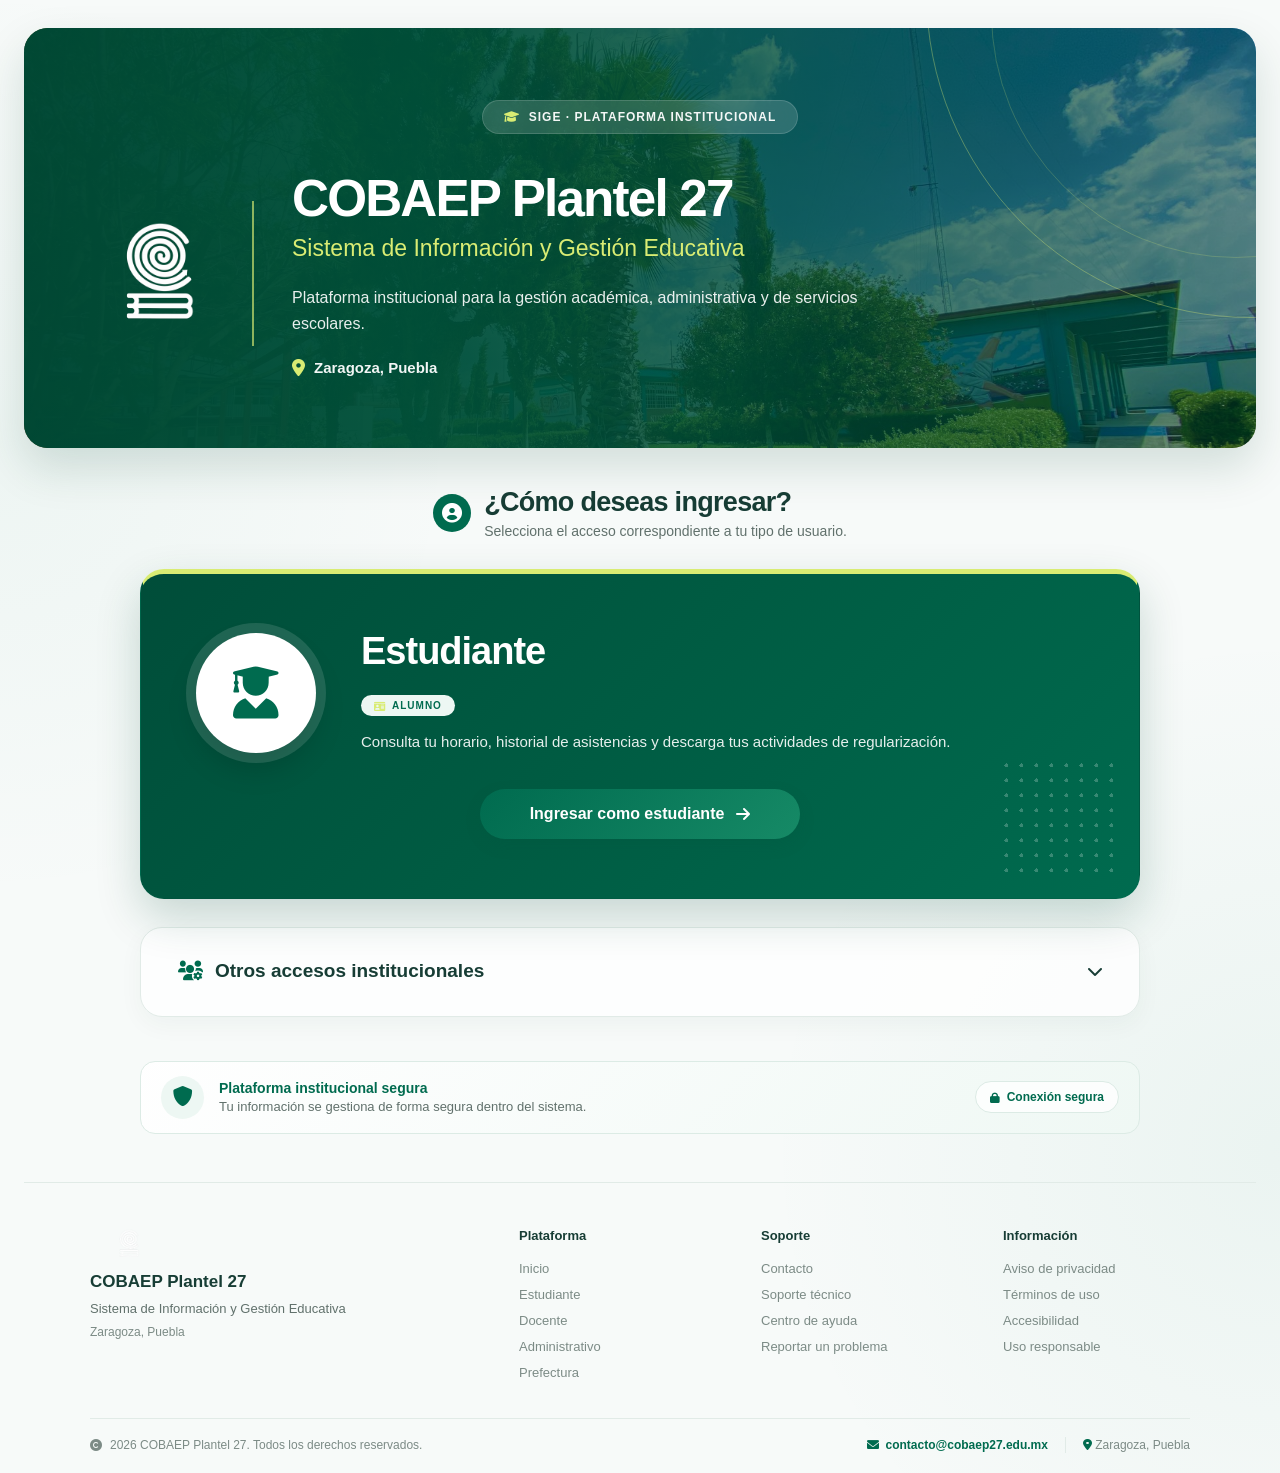
==== commit b67b9b77: "Limpieza de archivos y asistencia conectada entre Prefectura y docentes Limpieza y orden: - Se quita" ====
--- a/index.html
+++ b/index.html
@@ -8,7 +8,7 @@
     <title>SIGE · COBAEP Plantel 27</title>
     <link rel="icon" type="image/x-icon" href="img/logo.png">
     <link rel="stylesheet" href="https://cdnjs.cloudflare.com/ajax/libs/font-awesome/6.0.0-beta3/css/all.min.css">
-    <link rel="stylesheet" href="style_index.css">
+    <link rel="stylesheet" href="css/style_index.css">
     <link rel="stylesheet" href="css/responsive.css?v=3">
 </head>
 <body>
@@ -73,7 +73,7 @@
                                     <i class="fas fa-id-card"></i>
                                     Alumno
                                 </span>
-                                <p>Consulta tu horario, historial de asistencias, calificaciones y descarga tus actividades de regularización.</p>
+                                <p>Consulta tu horario, historial de asistencias y descarga tus actividades de regularización.</p>
                             </div>
                         </div>
 
--- a/css/style_index.css
+++ b/css/style_index.css
@@ -0,0 +1,1150 @@
+:root {
+    --green-dark: #004d39;
+    --green-deep: #005b42;
+    --green: #006b4f;
+    --green-medium: #168a66;
+    --green-light: #55ad87;
+    --green-soft: #edf7f3;
+    --green-border: #dcebe5;
+    --lime: #d9ec73;
+    --background: #f7faf9;
+    --white: #ffffff;
+    --surface: #ffffff;
+    --text: #173d35;
+    --text-secondary: #61716c;
+    --text-muted: #7c8b86;
+    --border: #e1ebe7;
+    --shadow-card: 0 10px 35px rgba(0, 75, 55, 0.075);
+    --shadow-card-hover: 0 20px 48px rgba(0, 75, 55, 0.15);
+    --radius-large: 24px;
+    --radius-card: 20px;
+    --radius-button: 50px;
+    --transition: all 0.25s ease;
+}
+
+* {
+    margin: 0;
+    padding: 0;
+    box-sizing: border-box;
+}
+
+html {
+    scroll-behavior: smooth;
+}
+
+body {
+    min-height: 100vh;
+    font-family: "Segoe UI", Inter, Roboto, Helvetica, Arial, sans-serif;
+    color: var(--text);
+    background: radial-gradient(circle at 0% 30%, rgba(22, 138, 102, 0.045), transparent 28%), radial-gradient(circle at 100% 78%, rgba(22, 138, 102, 0.055), transparent 30%), var(--background);
+    -webkit-font-smoothing: antialiased;
+    text-rendering: optimizeLegibility;
+}
+
+img {
+    max-width: 100%;
+    display: block;
+}
+
+a {
+    color: inherit;
+}
+
+button,
+a {
+    -webkit-tap-highlight-color: transparent;
+}
+
+.site-wrapper {
+    width: min(1350px, calc(100% - 48px));
+    margin: 28px auto 0;
+}
+
+.hero {
+    position: relative;
+    min-height: 420px;
+    overflow: hidden;
+    border-radius: var(--radius-large);
+    color: var(--white);
+    box-shadow: 0 20px 45px rgba(0, 65, 48, 0.15);
+}
+
+.hero-image {
+    position: absolute;
+    inset: 0;
+    background-image: url("../img/plantel.jpeg");
+    background-size: cover;
+    background-position: center;
+    background-repeat: no-repeat;
+    transform: scale(1.02);
+}
+
+.hero-overlay {
+    position: absolute;
+    inset: 0;
+    background: linear-gradient(90deg, rgba(0, 72, 52, 0.99) 0%, rgba(0, 80, 57, 0.96) 32%, rgba(0, 78, 56, 0.82) 58%, rgba(0, 57, 42, 0.57) 100%);
+}
+
+.hero-decoration {
+    position: absolute;
+    z-index: 2;
+    border-radius: 50%;
+    pointer-events: none;
+}
+
+.hero-decoration-1 {
+    width: 650px;
+    height: 650px;
+    right: -320px;
+    top: -360px;
+    border: 1px solid rgba(217, 236, 115, 0.35);
+}
+
+.hero-decoration-2 {
+    width: 490px;
+    height: 490px;
+    right: -225px;
+    top: -260px;
+    border: 1px solid rgba(217, 236, 115, 0.20);
+}
+
+.hero-content {
+    position: relative;
+    z-index: 5;
+    min-height: 420px;
+    padding: 42px 80px;
+    display: flex;
+    flex-direction: column;
+    justify-content: center;
+}
+
+.hero-badge {
+    align-self: center;
+    display: flex;
+    align-items: center;
+    gap: 9px;
+    margin-bottom: 38px;
+    padding: 9px 21px;
+    border: 1px solid rgba(255,255,255,0.15);
+    border-radius: 50px;
+    background: rgba(255,255,255,0.15);
+    backdrop-filter: blur(10px);
+    -webkit-backdrop-filter: blur(10px);
+    color: rgba(255,255,255,0.95);
+    font-size: 12px;
+    font-weight: 700;
+    letter-spacing: 1px;
+    text-transform: uppercase;
+}
+
+.hero-badge i {
+    color: var(--lime);
+}
+
+.hero-main {
+    display: flex;
+    align-items: center;
+    gap: 38px;
+    max-width: 980px;
+}
+
+.hero-logo {
+    width: 110px;
+    min-width: 110px;
+    height: 125px;
+    display: flex;
+    align-items: center;
+    justify-content: center;
+}
+
+.hero-logo img {
+    width: 100px;
+    max-width: 100%;
+    max-height: 115px;
+    object-fit: contain;
+}
+
+.hero-divider {
+    width: 2px;
+    height: 145px;
+    flex-shrink: 0;
+    background: rgba(217,236,115,0.65);
+}
+
+.hero-info {
+    max-width: 680px;
+}
+
+.hero-info h1 {
+    margin-bottom: 8px;
+    font-size: clamp(38px, 4vw, 56px);
+    line-height: 1.05;
+    font-weight: 800;
+    letter-spacing: -1.8px;
+}
+
+.hero-info h2 {
+    margin-bottom: 20px;
+    color: var(--lime);
+    font-size: clamp(18px, 2vw, 23px);
+    line-height: 1.35;
+    font-weight: 500;
+}
+
+.hero-info p {
+    max-width: 610px;
+    margin-bottom: 22px;
+    color: rgba(255,255,255,0.91);
+    font-size: 16px;
+    line-height: 1.65;
+}
+
+.hero-location {
+    display: flex;
+    align-items: center;
+    gap: 9px;
+    color: rgba(255,255,255,0.95);
+    font-size: 15px;
+    font-weight: 600;
+}
+
+.hero-location i {
+    color: var(--lime);
+    font-size: 17px;
+}
+
+.profiles-section {
+    padding: 40px 20px 10px;
+}
+
+.section-heading {
+    display: flex;
+    align-items: center;
+    justify-content: center;
+    gap: 13px;
+    margin-bottom: 30px;
+}
+
+.section-heading-icon {
+    width: 38px;
+    height: 38px;
+    display: grid;
+    place-items: center;
+    flex-shrink: 0;
+    border-radius: 50%;
+    background: var(--green);
+    color: white;
+}
+
+.section-heading-icon i {
+    font-size: 20px;
+}
+
+.section-heading h2 {
+    margin-bottom: 5px;
+    font-size: 27px;
+    line-height: 1.1;
+    letter-spacing: -0.7px;
+}
+
+.section-heading p {
+    color: var(--text-secondary);
+    font-size: 14px;
+}
+
+.student-container {
+    width: min(1000px, 100%);
+    margin: 0 auto 28px;
+}
+
+.student-card {
+    position: relative;
+    min-height: 330px;
+    overflow: hidden;
+    padding: 40px 55px;
+    display: flex;
+    flex-direction: column;
+    justify-content: center;
+    gap: 35px;
+    border: 1px solid rgba(0, 107, 79, 0.2);
+    border-top: 5px solid var(--lime);
+    border-radius: 24px;
+    background: linear-gradient(135deg, #004d39 0%, #005b42 45%, #006b4f 100%);
+    color: white;
+    box-shadow: 0 18px 45px rgba(0, 75, 55, 0.20);
+    transition: var(--transition);
+}
+
+.student-card:hover {
+    transform: translateY(-4px);
+    box-shadow: 0 25px 55px rgba(0, 75, 55, 0.25);
+}
+
+.student-card .card-dots {
+    position: absolute;
+    right: 20px;
+    bottom: 20px;
+    width: 120px;
+    height: 120px;
+    opacity: 0.22;
+    background-image: radial-gradient(circle, #ffffff 2px, transparent 2px);
+    background-size: 15px 15px;
+}
+
+.student-card-inner {
+    width: 100%;
+    display: flex;
+    align-items: center;
+    gap: 45px;
+    position: relative;
+    z-index: 3;
+}
+
+.student-icon-wrapper {
+    position: relative;
+    flex-shrink: 0;
+}
+
+.student-card .profile-icon {
+    width: 120px;
+    height: 120px;
+    margin: 0;
+    display: grid;
+    place-items: center;
+    border-radius: 50%;
+    background: white;
+    color: var(--green);
+    box-shadow: 0 0 0 10px rgba(255,255,255,0.12), 0 15px 30px rgba(0,0,0,0.16);
+}
+
+.student-card .profile-icon i {
+    font-size: 52px;
+}
+
+.student-content {
+    flex: 1;
+    display: flex;
+    flex-direction: column;
+    align-items: flex-start;
+    text-align: left;
+}
+
+.student-highlight {
+    display: inline-flex;
+    align-items: center;
+    gap: 7px;
+    margin-bottom: 12px;
+    padding: 7px 14px;
+    border: 1px solid rgba(255,255,255,0.22);
+    border-radius: 50px;
+    background: rgba(255,255,255,0.13);
+    color: rgba(255,255,255,0.96);
+    font-size: 12px;
+    font-weight: 700;
+}
+
+.student-highlight i {
+    color: var(--lime);
+}
+
+.student-card h3 {
+    margin-bottom: 7px;
+    font-size: 38px;
+    line-height: 1;
+    font-weight: 800;
+    letter-spacing: -1px;
+}
+
+.student-role-tag {
+    margin-bottom: 14px;
+    background: rgba(255,255,255,0.15);
+    color: white;
+}
+
+.student-role-tag i {
+    color: var(--lime);
+}
+
+.student-card p {
+    max-width: 600px;
+    margin-bottom: 0;
+    color: rgba(255,255,255,0.90);
+    font-size: 15px;
+    line-height: 1.6;
+}
+
+.student-button-wrapper {
+    width: 100%;
+    display: flex;
+    justify-content: center;
+    position: relative;
+    z-index: 3;
+}
+
+.student-button {
+    width: 100%;
+    max-width: 320px;
+    min-height: 50px;
+    padding: 0 25px;
+    background: white;
+    color: var(--green);
+    box-shadow: 0 8px 20px rgba(0,0,0,0.13);
+    display: flex;
+    justify-content: center;
+    align-items: center;
+    gap: 12px;
+}
+
+.student-button:hover {
+    background: #f7faf9;
+    color: var(--green-dark);
+}
+
+.secondary-profiles {
+    width: min(1000px, 100%);
+    margin: 0 auto;
+    padding: 22px 22px 24px;
+    border: 1px solid var(--border);
+    border-radius: 22px;
+    background: rgba(255,255,255,0.82);
+    box-shadow: 0 8px 25px rgba(0,75,55,0.045);
+}
+
+details.secondary-dropdown {
+    width: 100%;
+}
+
+.secondary-heading {
+    display: flex;
+    align-items: center;
+    justify-content: space-between;
+    padding: 10px 15px;
+    color: var(--text);
+    font-size: 19px;
+    font-weight: 750;
+    cursor: pointer;
+    list-style: none;
+    transition: var(--transition);
+}
+
+.secondary-heading:hover {
+    color: var(--green);
+}
+
+.secondary-heading::-webkit-details-marker {
+    display: none;
+}
+
+.heading-content {
+    display: flex;
+    align-items: center;
+    gap: 12px;
+}
+
+.heading-content i {
+    color: var(--green);
+    font-size: 20px;
+}
+
+.arrow-icon {
+    font-size: 16px;
+    transition: transform 0.3s ease;
+}
+
+details[open] .arrow-icon {
+    transform: rotate(180deg);
+}
+
+details[open] .profilesEsc-grid {
+    margin-top: 25px;
+    animation: fadeIn 0.4s ease forwards;
+}
+
+@keyframes fadeIn {
+    from {
+        opacity: 0;
+        transform: translateY(-10px);
+    }
+    to {
+        opacity: 1;
+        transform: translateY(0);
+    }
+}
+
+.profilesEsc-grid {
+    width: 100%;
+    display: grid;
+    grid-template-columns: repeat(3, minmax(0,1fr));
+    gap: 15px;
+}
+
+/* ============================================================
+   NUEVOS ESTILOS DE TARJETAS SECUNDARIAS
+   ============================================================ */
+.secondary-card {
+    min-height: 220px;
+    padding: 28px 20px 24px;
+    display: flex;
+    flex-direction: column;
+    align-items: center;
+    text-align: center;
+    border: 1px solid var(--border);
+    border-top-width: 4px;
+    border-top-style: solid;
+    border-radius: 18px;
+    background: linear-gradient(180deg, #ffffff 0%, #f4f9f7 100%);
+    box-shadow: 0 8px 20px rgba(0, 75, 55, 0.05);
+    transition: var(--transition);
+    position: relative;
+}
+
+.secondary-card:hover {
+    transform: translateY(-5px);
+    box-shadow: 0 15px 35px rgba(0, 75, 55, 0.12);
+}
+
+.teacher-card {
+    border-top-color: var(--green-medium);
+}
+
+.admin-card {
+    border-top-color: var(--green-light);
+}
+
+.prefectura-card {
+    border-top-color: #78b99f;
+}
+
+.secondary-card-top {
+    width: 100%;
+    display: flex;
+    flex-direction: column;
+    align-items: center;
+}
+
+.secondary-card .profile-icon {
+    width: 64px;
+    height: 64px;
+    margin: 0 auto 18px auto;
+    display: flex;
+    align-items: center;
+    justify-content: center;
+    border-radius: 18px;
+    background: var(--green-soft);
+    color: var(--green);
+    transition: var(--transition);
+}
+
+.secondary-card:hover .profile-icon {
+    background: var(--green);
+    color: var(--white);
+    transform: scale(1.08);
+}
+
+.secondary-card .profile-icon i {
+    font-size: 26px;
+}
+
+.secondary-card-title {
+    display: flex;
+    flex-direction: column;
+    align-items: center;
+}
+
+.secondary-card h3 {
+    margin-bottom: 8px;
+    font-size: 19px;
+    line-height: 1.15;
+    font-weight: 750;
+    color: var(--text);
+}
+
+.secondary-card .role-tag {
+    margin-bottom: 12px;
+    padding: 5px 12px;
+    font-size: 9px;
+}
+
+.secondary-card p {
+    max-width: 250px;
+    margin-bottom: 14px;
+    color: var(--text-secondary);
+    font-size: 12px;
+    line-height: 1.5;
+}
+
+.secondary-button {
+    width: 85%;
+    min-height: 42px;
+    margin-top: auto;
+    gap: 10px;
+    font-size: 12px;
+    background: var(--white);
+    color: var(--green);
+    border: 1px solid var(--green-border);
+    box-shadow: 0 4px 10px rgba(0,0,0,0.03);
+}
+
+.secondary-card:hover .secondary-button {
+    background: linear-gradient(135deg, #006b4f, #168a66);
+    color: var(--white);
+    border-color: transparent;
+    box-shadow: 0 8px 20px rgba(0,85,62,0.20);
+}
+
+.secondary-button i {
+    font-size: 11px;
+}
+/* ============================================================ */
+
+.profile-card {
+    position: relative;
+}
+
+.role-tag {
+    display: inline-flex;
+    align-items: center;
+    gap: 6px;
+    padding: 5px 13px;
+    border-radius: 50px;
+    background: var(--green-soft);
+    color: var(--green);
+    font-size: 10px;
+    font-weight: 800;
+    letter-spacing: 1px;
+    text-transform: uppercase;
+}
+
+.role-tag i {
+    font-size: 10px;
+}
+
+.profile-button {
+    display: flex;
+    align-items: center;
+    justify-content: center;
+    border-radius: var(--radius-button);
+    background: linear-gradient(135deg, #006b4f, #168a66);
+    color: white;
+    text-decoration: none;
+    font-weight: 700;
+    box-shadow: 0 6px 15px rgba(0,85,62,0.18);
+    transition: var(--transition);
+}
+
+.profile-button:hover {
+    transform: translateY(-2px);
+    box-shadow: 0 10px 23px rgba(0,85,62,0.25);
+}
+
+.profile-button:active {
+    transform: scale(.97);
+}
+
+.profile-button i {
+    transition: transform .2s ease;
+}
+
+.profile-button:hover i {
+    transform: translateX(4px);
+}
+
+.security-section {
+    width: min(1000px, calc(100% - 40px));
+    min-height: 72px;
+    margin: 34px auto 0;
+    padding: 14px 20px;
+    display: flex;
+    align-items: center;
+    gap: 15px;
+    border: 1px solid var(--green-border);
+    border-radius: 15px;
+    background: linear-gradient(135deg, rgba(255,255,255,0.95), rgba(239,248,244,0.95));
+}
+
+.security-icon {
+    width: 43px;
+    height: 43px;
+    display: grid;
+    place-items: center;
+    flex-shrink: 0;
+    border-radius: 50%;
+    background: var(--green-soft);
+    color: var(--green);
+}
+
+.security-icon i {
+    font-size: 20px;
+}
+
+.security-text {
+    display: flex;
+    flex-direction: column;
+    gap: 3px;
+}
+
+.security-text strong {
+    color: var(--green);
+    font-size: 14px;
+}
+
+.security-text span {
+    color: var(--text-secondary);
+    font-size: 13px;
+}
+
+.security-status {
+    margin-left: auto;
+    padding: 8px 14px;
+    display: flex;
+    align-items: center;
+    gap: 7px;
+    border: 1px solid var(--green-border);
+    border-radius: 50px;
+    color: var(--green);
+    background: rgba(255,255,255,0.8);
+    font-size: 12px;
+    font-weight: 700;
+}
+
+.security-status i {
+    font-size: 11px;
+}
+
+.site-footer {
+    margin-top: 48px;
+    padding: 45px 30px 20px;
+    border-top: 1px solid var(--border);
+    background: transparent;
+}
+
+.footer-content {
+    display: grid;
+    grid-template-columns: 2fr 1fr 1fr 1fr;
+    gap: 55px;
+    width: min(1100px, 100%);
+    margin: 0 auto;
+}
+
+.footer-column {
+    display: flex;
+    flex-direction: column;
+    align-items: flex-start;
+    gap: 11px;
+}
+
+.footer-column h4 {
+    margin-bottom: 7px;
+    color: var(--text);
+    font-size: 13px;
+    font-weight: 800;
+}
+
+.footer-column a {
+    color: var(--text-muted);
+    font-size: 13px;
+    text-decoration: none;
+    transition: color .2s ease;
+}
+
+.footer-column a:hover {
+    color: var(--green);
+}
+
+.footer-brand {
+    gap: 7px;
+}
+
+.footer-brand img {
+    width: 78px;
+    height: 32px;
+    object-fit: contain;
+    margin-bottom: 5px;
+}
+
+.footer-brand h3 {
+    color: var(--text);
+    font-size: 17px;
+    font-weight: 750;
+}
+
+.footer-brand p {
+    color: var(--text-secondary);
+    font-size: 13px;
+    line-height: 1.5;
+}
+
+.footer-brand span {
+    color: var(--text-muted);
+    font-size: 12px;
+}
+
+.footer-bottom {
+    width: min(1100px, 100%);
+    margin: 38px auto 0;
+    padding-top: 18px;
+    display: flex;
+    align-items: center;
+    justify-content: space-between;
+    gap: 20px;
+    border-top: 1px solid var(--border);
+}
+
+.footer-copyright {
+    display: flex;
+    align-items: center;
+    gap: 7px;
+    color: var(--text-muted);
+    font-size: 12px;
+}
+
+.footer-contact {
+    display: flex;
+    align-items: center;
+    gap: 17px;
+    color: var(--text-muted);
+    font-size: 12px;
+}
+
+.footer-contact a {
+    display: flex;
+    align-items: center;
+    gap: 7px;
+    color: var(--green);
+    text-decoration: none;
+    font-weight: 600;
+}
+
+.footer-contact a:hover {
+    text-decoration: underline;
+}
+
+.footer-contact i {
+    color: var(--green);
+}
+
+.footer-bottom-separator {
+    width: 1px;
+    height: 16px;
+    background: var(--border);
+}
+
+a:focus-visible {
+    outline: 3px solid #c5dc70;
+    outline-offset: 4px;
+}
+
+@media (max-width: 1050px) {
+    .site-wrapper {
+        width: calc(100% - 30px);
+    }
+    .hero-content {
+        padding: 40px 50px;
+    }
+    .hero-main {
+        gap: 28px;
+    }
+    .hero-logo {
+        width: 95px;
+        min-width: 95px;
+    }
+    .hero-logo img {
+        width: 85px;
+        max-height: 105px;
+    }
+    .hero-divider {
+        height: 130px;
+    }
+    .student-card {
+        padding: 35px 40px;
+    }
+    .student-card .profile-icon {
+        width: 105px;
+        height: 105px;
+    }
+    .student-card .profile-icon i {
+        font-size: 45px;
+    }
+    .footer-content {
+        gap: 30px;
+    }
+}
+
+@media (max-width: 800px) {
+    .hero {
+        min-height: 500px;
+    }
+    .hero-content {
+        min-height: 500px;
+        padding: 35px;
+    }
+    .hero-main {
+        flex-direction: column;
+        align-items: center;
+        text-align: center;
+        gap: 20px;
+    }
+    .hero-logo {
+        width: 90px;
+        min-width: 90px;
+        height: 95px;
+    }
+    .hero-logo img {
+        width: 80px;
+        max-height: 90px;
+    }
+    .hero-divider {
+        display: none;
+    }
+    .hero-info {
+        max-width: 650px;
+    }
+    .hero-info p {
+        margin-left: auto;
+        margin-right: auto;
+    }
+    .hero-location {
+        justify-content: center;
+    }
+    .student-card {
+        padding: 35px;
+        gap: 28px;
+    }
+    .student-card-inner {
+        gap: 28px;
+    }
+    .student-card .profile-icon {
+        width: 95px;
+        height: 95px;
+    }
+    .student-card .profile-icon i {
+        font-size: 40px;
+    }
+    .student-card h3 {
+        font-size: 32px;
+    }
+    .profilesEsc-grid {
+        grid-template-columns: 1fr;
+    }
+    .secondary-card {
+        min-height: 150px;
+        display: grid;
+        grid-template-columns: auto 1fr auto;
+        align-items: center;
+        text-align: left;
+        gap: 18px;
+    }
+    .secondary-card-top {
+        width: auto;
+        flex-direction: row;
+        align-items: center;
+        gap: 15px;
+    }
+    .secondary-card .profile-icon {
+        margin: 0;
+    }
+    .secondary-card-title {
+        align-items: flex-start;
+    }
+    .secondary-card .role-tag {
+        margin-bottom: 0;
+    }
+    .secondary-card p {
+        margin: 0;
+        max-width: none;
+    }
+    .secondary-button {
+        margin: 0;
+    }
+    .security-section {
+        width: min(520px, calc(100% - 20px));
+    }
+    .footer-content {
+        grid-template-columns: 1fr 1fr;
+    }
+    .footer-brand {
+        grid-column: 1 / -1;
+    }
+    .footer-bottom {
+        flex-direction: column;
+        align-items: center;
+        text-align: center;
+    }
+}
+
+@media (max-width: 550px) {
+    .site-wrapper {
+        width: 100%;
+        margin-top: 0;
+    }
+    .hero {
+        min-height: 575px;
+        border-radius: 0 0 22px 22px;
+    }
+    .hero-content {
+        min-height: 575px;
+        padding: 25px 20px;
+    }
+    .hero-badge {
+        margin-bottom: 27px;
+        padding: 8px 13px;
+        font-size: 9px;
+        letter-spacing: .6px;
+    }
+    .hero-logo {
+        width: 82px;
+        min-width: 82px;
+        height: 82px;
+    }
+    .hero-logo img {
+        width: 72px;
+        max-height: 78px;
+    }
+    .hero-info h1 {
+        font-size: 34px;
+        letter-spacing: -1px;
+    }
+    .hero-info h2 {
+        font-size: 17px;
+        line-height: 1.4;
+    }
+    .hero-info p {
+        font-size: 14px;
+        line-height: 1.65;
+    }
+    .hero-location {
+        font-size: 14px;
+    }
+    .profiles-section {
+        padding: 32px 18px 10px;
+    }
+    .section-heading {
+        justify-content: flex-start;
+        align-items: flex-start;
+        text-align: left;
+    }
+    .section-heading-icon {
+        flex-shrink: 0;
+    }
+    .section-heading h2 {
+        font-size: 23px;
+    }
+    .section-heading p {
+        font-size: 13px;
+        line-height: 1.5;
+    }
+    .student-container {
+        margin-bottom: 22px;
+    }
+    .student-card {
+        padding: 30px 22px;
+        gap: 25px;
+    }
+    .student-card-inner {
+        flex-direction: column;
+        align-items: center;
+        text-align: center;
+        gap: 20px;
+    }
+    .student-content {
+        align-items: center;
+        text-align: center;
+    }
+    .student-card .profile-icon {
+        width: 90px;
+        height: 90px;
+    }
+    .student-card .profile-icon i {
+        font-size: 38px;
+    }
+    .student-highlight {
+        font-size: 11px;
+    }
+    .student-card h3 {
+        font-size: 30px;
+    }
+    .student-card p {
+        font-size: 14px;
+        line-height: 1.55;
+    }
+    .student-button {
+        width: 100%;
+        max-width: none;
+    }
+    .secondary-profiles {
+        padding: 20px 14px;
+    }
+    .secondary-heading {
+        font-size: 17px;
+    }
+    
+    /* REAJUSTES MÓVIL TARJETAS SECUNDARIAS */
+    .secondary-card {
+        min-height: 185px;
+        padding: 20px;
+        display: flex;
+        flex-direction: column;
+        align-items: center;
+        text-align: center;
+        gap: 10px;
+    }
+    .secondary-card-top {
+        flex-direction: column;
+        gap: 9px;
+    }
+    .secondary-card .profile-icon {
+        width: 54px;
+        height: 54px;
+    }
+    .secondary-card-title {
+        align-items: center;
+    }
+    .secondary-card h3 {
+        font-size: 18px;
+    }
+    .secondary-card p {
+        font-size: 12px;
+        line-height: 1.5;
+    }
+    .secondary-button {
+        margin-top: auto;
+    }
+
+    .security-section {
+        flex-wrap: wrap;
+        width: calc(100% - 20px);
+    }
+    .security-status {
+        margin-left: 58px;
+    }
+    .site-footer {
+        padding: 40px 22px 20px;
+    }
+    .footer-content {
+        grid-template-columns: 1fr 1fr;
+        gap: 30px 20px;
+    }
+    .footer-brand {
+        grid-column: 1 / -1;
+    }
+    .footer-bottom {
+        margin-top: 30px;
+    }
+    .footer-contact {
+        flex-direction: column;
+        gap: 10px;
+    }
+    .footer-bottom-separator {
+        display: none;
+    }
+}
+
+@media (prefers-reduced-motion: reduce) {
+    *,
+    *::before,
+    *::after {
+        animation: none !important;
+        transition: none !important;
+        scroll-behavior: auto !important;
+    }
+}
--- a/css/responsive.css
+++ b/css/responsive.css
@@ -218,3 +218,27 @@
     .login-layout .brand-divider { margin: .6rem auto !important; }
     .login-layout .top-header { padding: 1rem !important; }
 }
+
+/* Mientras carga la página, el menú toma su estado (compacto/desplegado) sin animación: evita el "salto" */
+.sige-sin-animacion .sidebar, .sige-sin-animacion .sidebar *, .sige-sin-animacion .main-content,
+.sige-sin-animacion .main, .sige-sin-animacion .collapse-toggle, .sige-sin-animacion .topbar { transition: none !important; }
+
+/* ---------- Listas largas: contenedor con desplazamiento propio, encabezado fijo y buscador ---------- */
+.sige-tabla-scroll { max-height: min(68vh, 620px); overflow: auto !important; -webkit-overflow-scrolling: touch; border-radius: 12px; overscroll-behavior: contain; }
+.sige-tabla-scroll > table thead th { position: sticky; top: 0; z-index: 3; background-color: #f8fafc; box-shadow: inset 0 -1px 0 #e2e8f0; }
+.sige-buscador { display: flex; align-items: center; gap: 10px; margin: 0 0 12px; padding: 0 12px; border: 1px solid #dbe4df; border-radius: 12px; background: #fff; max-width: 460px; }
+.sige-buscador i { color: #94a3b8; font-size: .9rem; }
+.sige-buscador input { flex: 1; min-width: 0; border: none !important; outline: none; padding: 11px 0 !important; font: inherit; font-size: .92rem; background: transparent; box-shadow: none !important; }
+.sige-buscador-n { font-size: .78rem; color: #64748b; white-space: nowrap; font-weight: 600; }
+.sige-buscador:focus-within { border-color: #16a05d; box-shadow: 0 0 0 3px rgba(22, 160, 93, .12); }
+.sige-sin-resultados td { text-align: center; padding: 22px !important; color: #94a3b8; font-style: italic; }
+@media screen and (max-width: 768px) {
+    .sige-tabla-scroll { max-height: 72vh; }
+    .sige-buscador { max-width: none; }
+    /* En teléfono las tablas se ven como tarjetas: el encabezado fijo no aplica */
+    .sige-tabla-scroll > table.tabla-tarjetas thead th { position: static; }
+}
+@media print {
+    .sige-tabla-scroll { max-height: none !important; overflow: visible !important; }
+    .sige-buscador { display: none !important; }
+}
